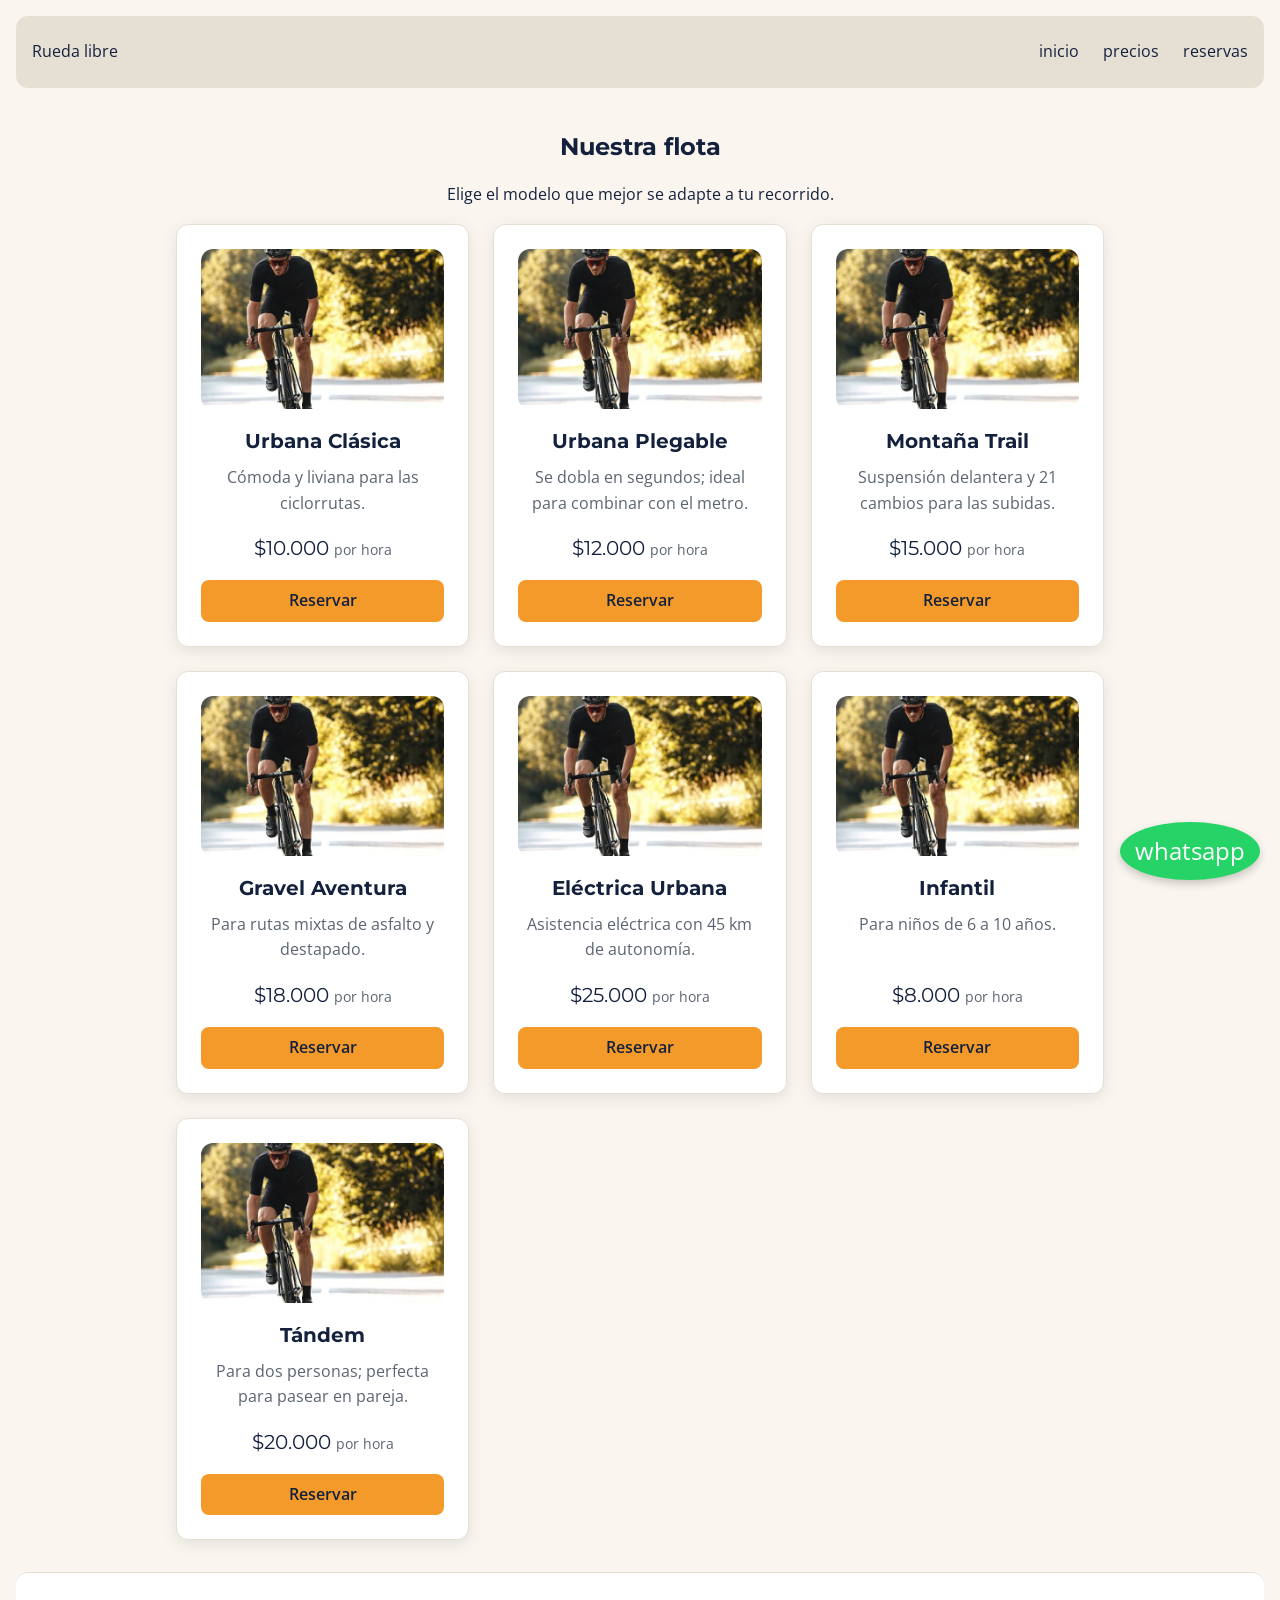
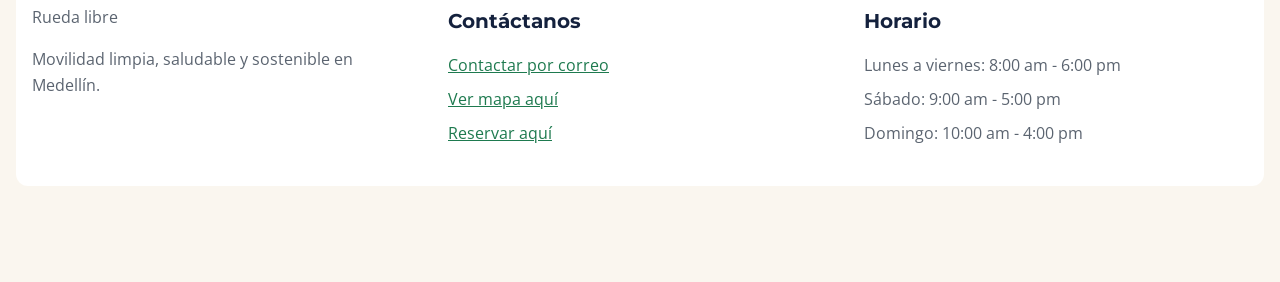
==== flota.html @ d3f332da "featured: layout dos dimensiones" ====
<!DOCTYPE html>
<html lang="es">
<head>
    <meta charset="UTF-8">
    <meta name="viewport" content="width=device-width, initial-scale=1.0">
    <link rel="stylesheet" href="styles.css">
    <link rel="preconnect" href="https://fonts.googleapis.com">
    <link rel="preconnect" href="https://fonts.gstatic.com" crossorigin>

    <link href="https://fonts.googleapis.com/css2?family=Montserrat:wght@700&family=Open+Sans:wght@400;600&display=swap"
        rel="stylesheet">
    <title>Rueda libre | Nuestra Flota</title>
</head>
<body>
    <a href="//wa.me/573103456789" class="whatsapp" target="_blank" rel="noopener noreferrer">whatsapp</a>
    <header class="encabezado">
        <p class = "logo">Rueda libre</p>

        <nav class="navegacion">

            <ul id="menu">

                <li>
                    <a href="index.html" class="activo">
                        inicio
                    </a>
                </li>

                <li>
                    <a href="precios.html" target="_self">
                        precios
                    </a>
                </li>

                <li>
                    <a href="reservas.html" target="_self">
                        reservas
                    </a>
                </li>

            </ul>

        </nav>

    </header>
    <main>
        <section id="flota">
                <h2>Nuestra flota</h2>
                <p>Elige el modelo que mejor se adapte a tu recorrido.</p>

                <div class="flota-grid">

            <article class="tarjeta-modelo">
                <img src="img/bicicleta.jpg" alt="Bicicleta urbana clásica">
                <h3>Urbana Clásica</h3>
                <p class="modelo-descripcion">Cómoda y liviana para las ciclorrutas.</p>
                <p class="modelo-precio">$10.000 <span>por hora</span></p>
                <a class="boton-secundario" href="reservas.html">Reservar</a>
            </article>

            <article class="tarjeta-modelo">
                <img src="img/bicicleta.jpg" alt="Bicicleta urbana plegable">
                <h3>Urbana Plegable</h3>
                <p class="modelo-descripcion">Se dobla en segundos; ideal para combinar con el metro.</p>
                <p class="modelo-precio">$12.000 <span>por hora</span></p>
                <a class="boton-secundario" href="reservas.html">Reservar</a>
            </article>

            <article class="tarjeta-modelo">
                <img src="img/bicicleta.jpg" alt="Bicicleta de montaña Trail">
                <h3>Montaña Trail</h3>
                <p class="modelo-descripcion">Suspensión delantera y 21 cambios para las subidas.</p>
                <p class="modelo-precio">$15.000 <span>por hora</span></p>
                <a class="boton-secundario" href="reservas.html">Reservar</a>
            </article>

            <article class="tarjeta-modelo">
                <img src="img/bicicleta.jpg" alt="Bicicleta gravel aventura">
                <h3>Gravel Aventura</h3>
                <p class="modelo-descripcion">Para rutas mixtas de asfalto y destapado.</p>
                <p class="modelo-precio">$18.000 <span>por hora</span></p>
                <a class="boton-secundario" href="reservas.html">Reservar</a>
            </article>

            <article class="tarjeta-modelo">
                <img src="img/bicicleta.jpg" alt="Bicicleta eléctrica urbana">
                <h3>Eléctrica Urbana</h3>
                <p class="modelo-descripcion">Asistencia eléctrica con 45 km de autonomía.</p>
                <p class="modelo-precio">$25.000 <span>por hora</span></p>
                <a class="boton-secundario" href="reservas.html">Reservar</a>
            </article>

            <article class="tarjeta-modelo">
                <img src="img/bicicleta.jpg" alt="Bicicleta infantil">
                <h3>Infantil</h3>
                <p class="modelo-descripcion">Para niños de 6 a 10 años.</p>
                <p class="modelo-precio">$8.000 <span>por hora</span></p>
                <a class="boton-secundario" href="reservas.html">Reservar</a>
            </article>
            <article class="tarjeta-modelo">
                <img src="img/bicicleta.jpg" alt="Bicicleta tándem para dos personas">
                <h3>Tándem</h3>
                <p class="modelo-descripcion">Para dos personas; perfecta para pasear en pareja.</p>
                <p class="modelo-precio">$20.000 <span>por hora</span></p>
                <a class="boton-secundario" href="reservas.html">Reservar</a>
            </article>

            </div>
        </section>

    </main>
    <footer class="pie texto_secundario">
        <div class="pie-bloque">
            <p class="logo">Rueda libre</p>
            <p>Movilidad limpia, saludable y sostenible en Medellín.</p>
        </div>

        <div class="pie-bloque">
            <h2>Contáctanos</h2>
            <ul class="pie-lista">
                <li><a href="mailto:hola@ruedalibre.example">Contactar por correo</a></li>
                <li><a href="https://www.bing.com/maps?q=Cra+65+%2341-44+Medell%C3%ADn" target="_blank" rel="noopener noreferrer">Ver mapa aquí</a></li>
                <li><a href="reservas.html">Reservar aquí</a></li>
            </ul>
        </div>

        <div class="pie-bloque">
            <h2>Horario</h2>
            <ul class="pie-lista">
                <li>Lunes a viernes: 8:00 am - 6:00 pm</li>
                <li>Sábado: 9:00 am - 5:00 pm</li>
                <li>Domingo: 10:00 am - 4:00 pm</li>
            </ul>
        </div>
    </footer>

    
</body>
</html>
---- styles.css ----
:root {
    --color-primary: #1E7A4F;
    --color-primary-hover: #17613E;

    --color-secondary: #F39A2B;
    --color-secondary-hover: #D98216;

    --color-heading: #14213D;
    --color-background: #FAF6EF;
    --color-text-secondary: #5B6470;

    --color-card: #FFFFFF;
    --color-border: #E6DFD4;

    --border-radius: 12px;
    --shadow-card: 0 4px 15px rgba(20, 33, 61, 0.10);
    --font-heading: "Montserrat", sans-serif;
    --font-body: "Open Sans", Arial, sans-serif;
    --space-sm: 0.5rem;
    --space-md: 1rem;
    --space-lg: 1.5rem;
    --space-xl: 2rem;

}

*,
*::before,
*::after { box-sizing: border-box; }

body {
    margin: 0;
    padding: var(--space-md);

    font-family: var(--font-body);
    font-weight: 400;

    color: var(--color-heading);
    background-color: var(--color-background);
    padding-bottom: 6rem;
    line-height: 1.6;
}

a {
    color: var(--color-primary);
}



a:focus-visible,
  button:focus-visible {
      outline: 3px solid var(--color-heading);
      outline-offset: 3px;
  }



.bici-electrica {
    display:flex;
    justify-content: center;
    align-items: center;
    gap: 100px;
}

.boton-principal {
    display: inline-block;
    padding: var(--space-sm) var(--space-lg);

    background-color: var(--color-primary);
    color: var(--color-background);

    font-family: var(--font-body);
    font-weight: 600;
    text-align: center;
    text-decoration: none;

    border: none;
    border-radius: var(--space-sm);

    cursor: pointer;

    transition: filter 0.2s ease;
}
.boton-principal:hover {
    filter: brightness(0.9);
}
.boton-secundario {
    display: inline-block;
    padding: var(--space-sm) var(--space-lg);

    background-color: var(--color-secondary);
    color: var(--color-heading);

    font-family: var(--font-body);
    font-weight: 600;
    text-align: center;
    text-decoration: none;

    border: none;
    border-radius: var(--space-sm);

    cursor: pointer;

    transition: filter 0.2s ease;
}
.boton-secundario:hover {
      background-color: var(--color-secondary-hover);
      box-shadow: var(--shadow-card);
  }

.campo-check {
    display: flex;
    
    justify-content: flex-start;
    gap: var(--space-md);
    max-width: 420px;
    margin: var(--space-lg) auto;
    padding: var(--space-md);
    background-color: var(--color-card);
    border: 2px solid var(--color-border);
    border-radius: var(--border-radius);
}

.campo-check:hover {
    border-color: var(--color-primary);
}

.campo-check:focus-within {
    border-color: var(--color-heading);
    box-shadow: 0 0 0 4px rgba(20, 33, 61, 0.30);
}

.campo-check input[type="checkbox"] {
    width: 1.5rem;
    height: 1.5rem;
    flex-shrink: 0;
    margin: 0;
    padding: 0;
    accent-color: var(--color-primary);
    cursor: pointer;
}

.campo-check label {
    color: var(--color-heading);
    cursor: pointer;
}

.encabezado{
    display:flex;
    flex-wrap: wrap;
    justify-content: space-between;
    border-radius: var(--border-radius);
    min-height: 4.5rem;
    align-items: center;
    background-color: var(--color-border);
    padding-right: var(--space-md); 
    padding-left: var(--space-md);
    
    
}

.flota-grid {
    display: grid;
    grid-template-columns: repeat(auto-fit, minmax(15rem, 1fr));
    gap: var(--space-lg);               
}

.formulario {
    max-width: 36rem;
    margin: var(--space-xl) auto;
    padding: var(--space-xl);
    background-color: var(--color-card);
    border: 1px solid var(--color-border);
    border-radius: var(--border-radius);
}

.campo-form {
    margin-bottom: var(--space-lg);          
}
.campo-form label {
    display: block;                          
    margin-bottom: var(--space-sm);
    font-weight: 600;
}

.boton-cta {
      display: inline-block;
      padding: var(--space-md) var(--space-xl);
      background-color: var(--color-primary);
      color: var(--color-card);
      border: none;
      border-radius: var(--space-sm);
      font-family: var(--font-body);
      font-size: 1rem;
      font-weight: 600;
      text-decoration: none;
      cursor: pointer;
  }
  .boton-cta:hover { background-color: var(--color-primary-hover); }

h2,
h3
{
    font-family: var(--font-heading);
    font-weight: 700;
    color: var(--color-heading);
    width: 100%;
    margin: 40px auto 20px auto;
    text-align: center;
    margin-bottom: var(--space-md);
}

img {
    max-width: 100%;
    height: auto;
}

.imagen {
    display: block;
    width: 50%;
    margin: var(--space-md) auto;
    border-radius: var(--border-radius);
}


input,
select,
textarea {
    width: 100%;
    padding: var(--space-sm) var(--space-md);
    font-family: var(--font-body);
    color: var(--color-heading);
    background-color: var(--color-card);
    border: 2px solid var(--color-text-secondary);
    border-radius: var(--space-sm);
}

input:hover,
select:hover,
textarea:hover {
    border-color: var(--color-primary);
}

input:focus,
select:focus,
textarea:focus {
    outline: none; /* quitamos el del navegador... */
    border-color: var(--color-heading); /* ...y lo reemplazamos por borde + halo */
    box-shadow: 0 0 0 4px rgba(20, 33, 61, 0.30);
}

main {
    max-width: 60rem;
    margin: 0 auto;
    padding: 0 var(--space-md);
}




.navegacion ul {
    display: flex;
    flex-wrap: wrap;
    align-items: center;
    gap:var(--space-md) var(--space-lg);
    margin: 0;
    padding: 0;
    list-style: none;
    
}

.navegacion a{
    text-decoration: none;
    color:var(--color-heading);
}
.navegacion a:hover{
    color: var(--color-primary-hover);

}


#portada {
    display: grid;
    grid-template-columns: 1fr 1fr;      /* dos columnas iguales */
    align-items: center;                 /* texto centrado verticalmente */
    gap: var(--space-xl);
    min-height: 60vh;
    margin: var(--space-xl) auto;
    padding: var(--space-xl);
    background-color: var(--color-card);
    border-radius: var(--border-radius);
}

.portada-texto h2 {
    margin-top: 0;
    text-align: left;
}

.portada-texto p {
    text-align: left;
}

.portada-botones {
    display: flex;
    flex-wrap: wrap;
    gap: var(--space-md);
}

.portada-foto {
    display: block;
    width: 100%;
    height: 100%;
    max-height: 24rem;
    object-fit: cover;
    border-radius: var(--border-radius);
}


.pie {
    display: flex;
    flex-wrap: wrap;
    justify-content: space-between;     /* separación uniforme entre bloques */
    align-items: flex-start;            /* alineados por arriba */
    gap: var(--space-xl);
    margin-top: var(--space-xl);
    padding: var(--space-xl) var(--space-md);
    background-color: var(--color-card);
    border-top: 1px solid var(--color-border);
    border-radius: var(--border-radius);
}

.pie-bloque {
    flex: 1 1 14rem;                    /* crece, se encoge y base de 14rem */
}

.pie h2 {
    margin: 0 0 var(--space-md);
    font-size: 1.25rem;
    text-align: left;
}

.pie p {
    margin-top: 0;
    text-align: left;
}

.pie-lista {
    margin: 0;
    padding: 0;
    list-style: none;
}

.pie-lista li {
    margin-bottom: var(--space-sm);
}


p {
    margin-bottom: var(--space-md);
    text-align: center;
}

.reservas-layout {
    display: grid;
    grid-template-columns: 2fr 1fr;       /* proporción 2:1 */
    align-items: start;                   /* cada bloque con su propia altura */
    gap: var(--space-xl);
}

.reservas-layout .formulario {
    max-width: none;                      /* que llene sus 2fr */
    margin: 0;
}

.info-contacto {
    padding: var(--space-lg);
    background-color: var(--color-card);
    border: 1px solid var(--color-border);
    border-radius: var(--border-radius);
    box-shadow: var(--shadow-card);
}

.info-contacto h3 {
    margin: 0 0 var(--space-md);
    text-align: left;
}

.info-contacto h3:not(:first-child) {
    margin-top: var(--space-lg);
}

.info-contacto .pie-lista {
    margin-bottom: var(--space-md);
}

.tarjeta-modelo {
    display: flex;
    flex-direction: column;             /* contenido apilado */
    padding: var(--space-lg);
    background-color: var(--color-card);
    border: 1px solid var(--color-border);
    border-radius: var(--border-radius);
    box-shadow: var(--shadow-card);
}

.tarjeta-modelo img {
    display: block;
    width: 100%;
    height: 10rem;
    margin-bottom: var(--space-md);
    object-fit: cover;
    border-radius: var(--border-radius);
}

.tarjeta-modelo h3 {
    margin: 0 0 var(--space-sm);
    font-size: 1.25rem;
}

.modelo-descripcion {
    flex-grow: 1;                       /* absorbe el espacio libre */
    margin: 0 0 var(--space-md);
    color: var(--color-text-secondary);
}

.modelo-precio {
    margin: 0 0 var(--space-md);
    font-family: var(--font-heading);
    font-size: 1.25rem;
    color: var(--color-heading);
}

.modelo-precio span {
    font-family: var(--font-body);
    font-size: 0.875rem;
    font-weight: 400;
    color: var(--color-text-secondary);
}

.tarjeta-modelo .boton-secundario {
    margin-top: auto;                   /* respaldo: empuja el botón al final */
}

.texto_secundario{
    color: var(--color-text-secondary);
    font-weight: 400;
}

.tarjeta-horario{
    display: flex;
    align-items: center;
    flex-direction: column;
    width: 100%;
    max-width: 700px;
    margin: var(--space-xl) auto;
    padding: 28px;

    background-color: var(--color-card);
    border: 1px solid var(--color-border);
    border-radius: var(--border-radius);
    box-shadow: var(--shadow-card);
}


.tarjeta {
    width: 100%;
    max-width: 700px;
    margin: var(--space-xl) auto;
    padding: 28px;

    background-color: var(--color-card);
    border: 1px solid var(--color-border);
    border-radius: var(--border-radius);
    box-shadow: var(--shadow-card);
}

.tarjeta caption,
.tarjeta h2 {
    margin-top: 0;
    margin-bottom: 12px;
    font-size: 1.5rem;
}

.tarjeta p {
    color: var(--color-text-secondary);
}

.tarjeta-servicio {
    padding: var(--space-lg);
    margin-bottom: var(--space-lg);          /* separación entre tarjetas */
    background-color: var(--color-card);
    border: 1px solid var(--color-border);   /* px solo en el borde */
    border-radius: var(--border-radius);
    box-shadow: var(--shadow-card);
}

.tarjeta-servicio img {
    display: block;
    object-position: center;
    height: 35rem;
    object-fit: cover;
    width: 100%;                             /* todo el ancho de la tarjeta */
    margin-bottom: var(--space-md);
    border-radius: var(--border-radius);
}

.tarjeta-servicio h3 {
    max-width: none;
    margin: 0 0 var(--space-sm);
    padding: 0;
}


table {
    width: 100%;
    margin: var(--space-lg) 0;
    border-collapse: collapse;
}

th,
td {
    padding: var(--space-sm) var(--space-md);
    border: 1px solid var(--color-border);
    text-align: left;
}

th {
    background-color: var(--color-primary);
    color: var(--color-card);                /* blanco */
}

tbody tr:nth-child(even) {
    background-color: var(--color-background);
}

.whatsapp {
    position: fixed;
    bottom: 20px;
    right: 20px;
    background-color: #25D366;
    color: white;
    padding: 10px 15px;
    border-radius: 50%;
    text-decoration: none;
    font-size: 24px;
    box-shadow: 0 4px 8px rgba(0, 0, 0, 0.2);
}
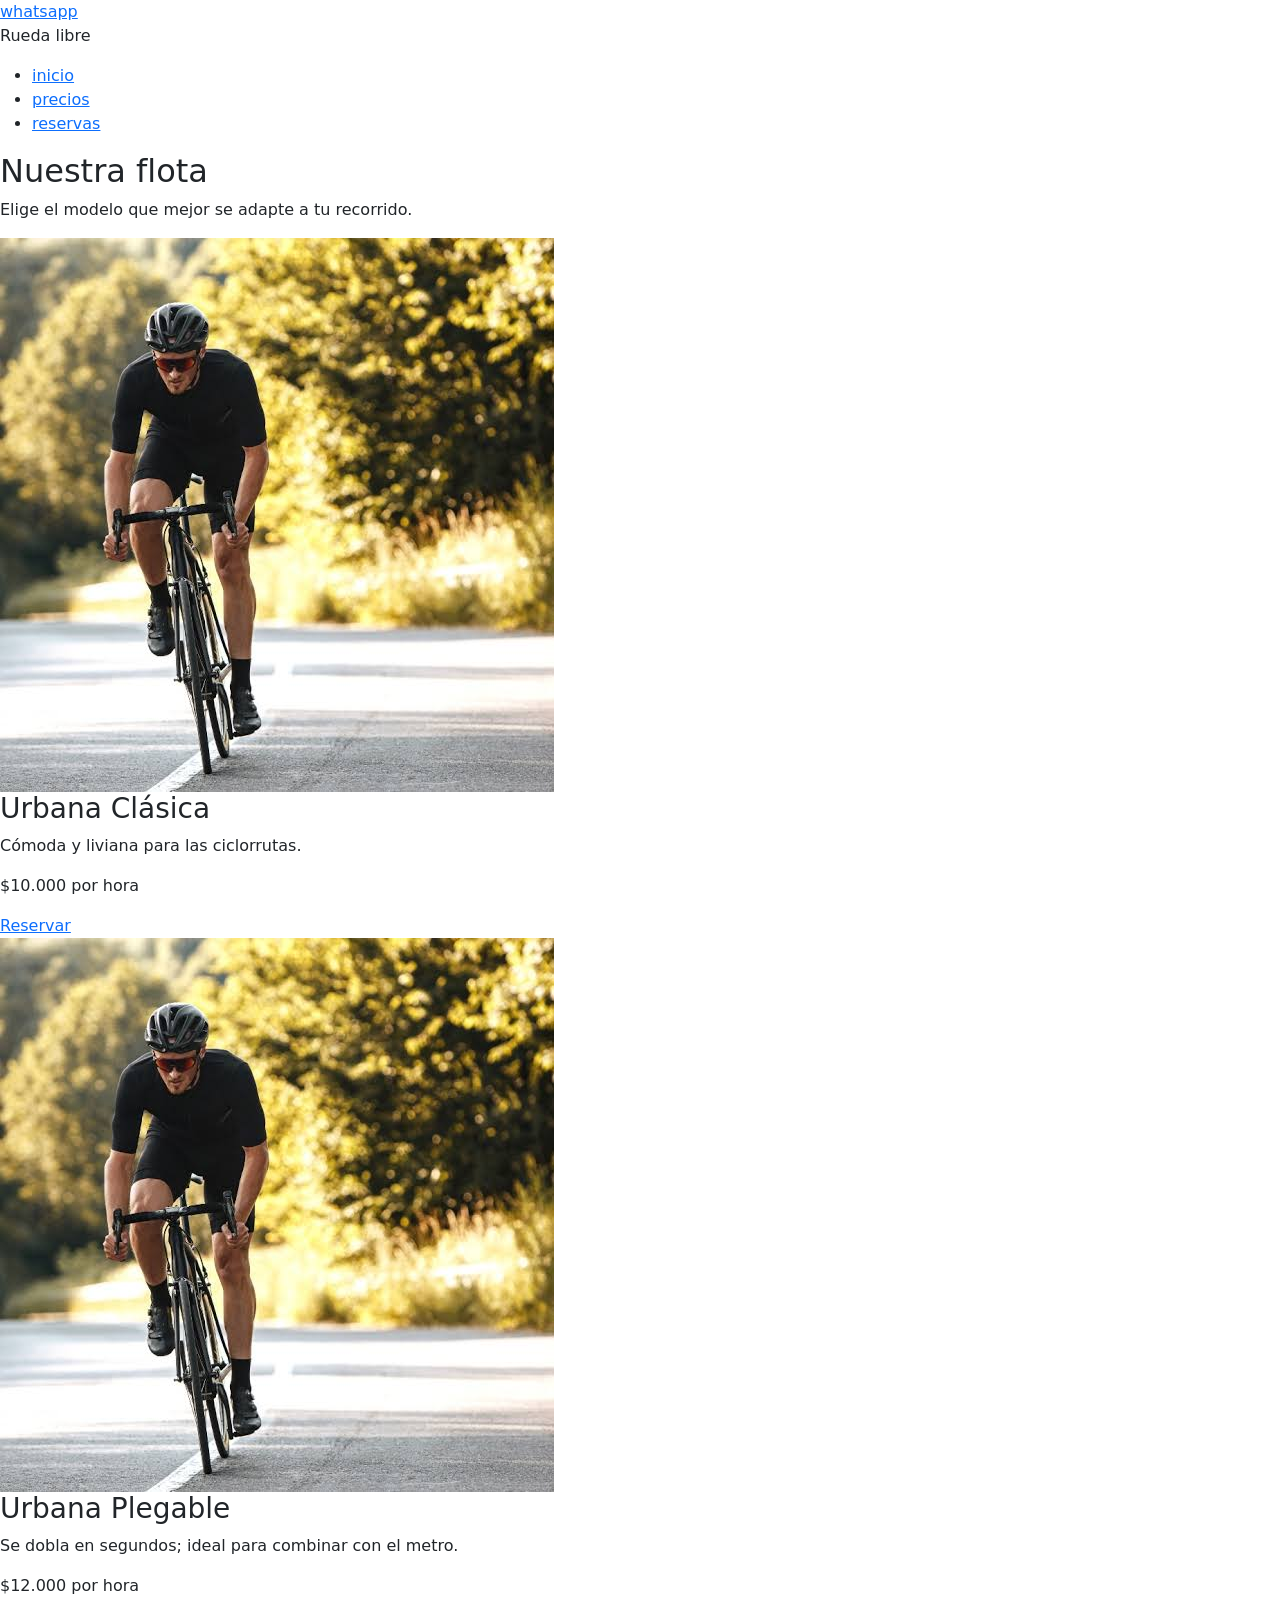
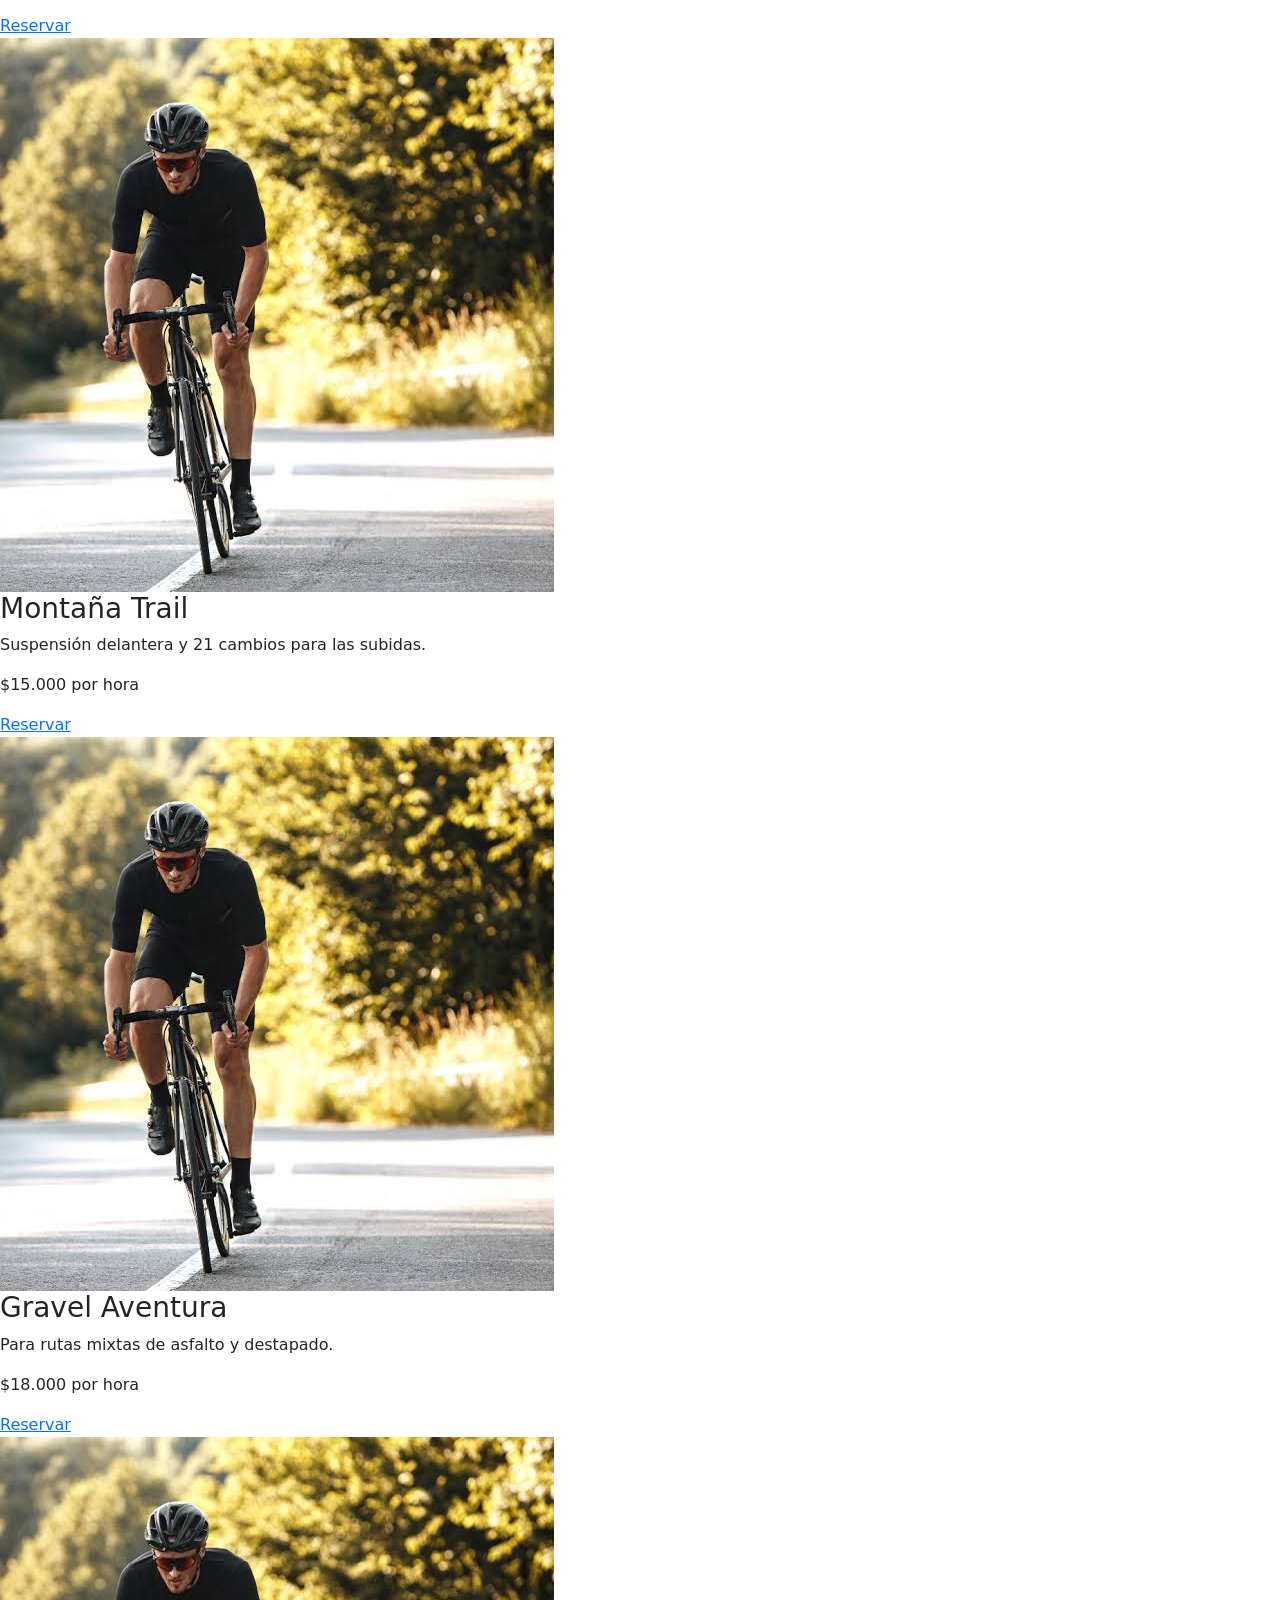
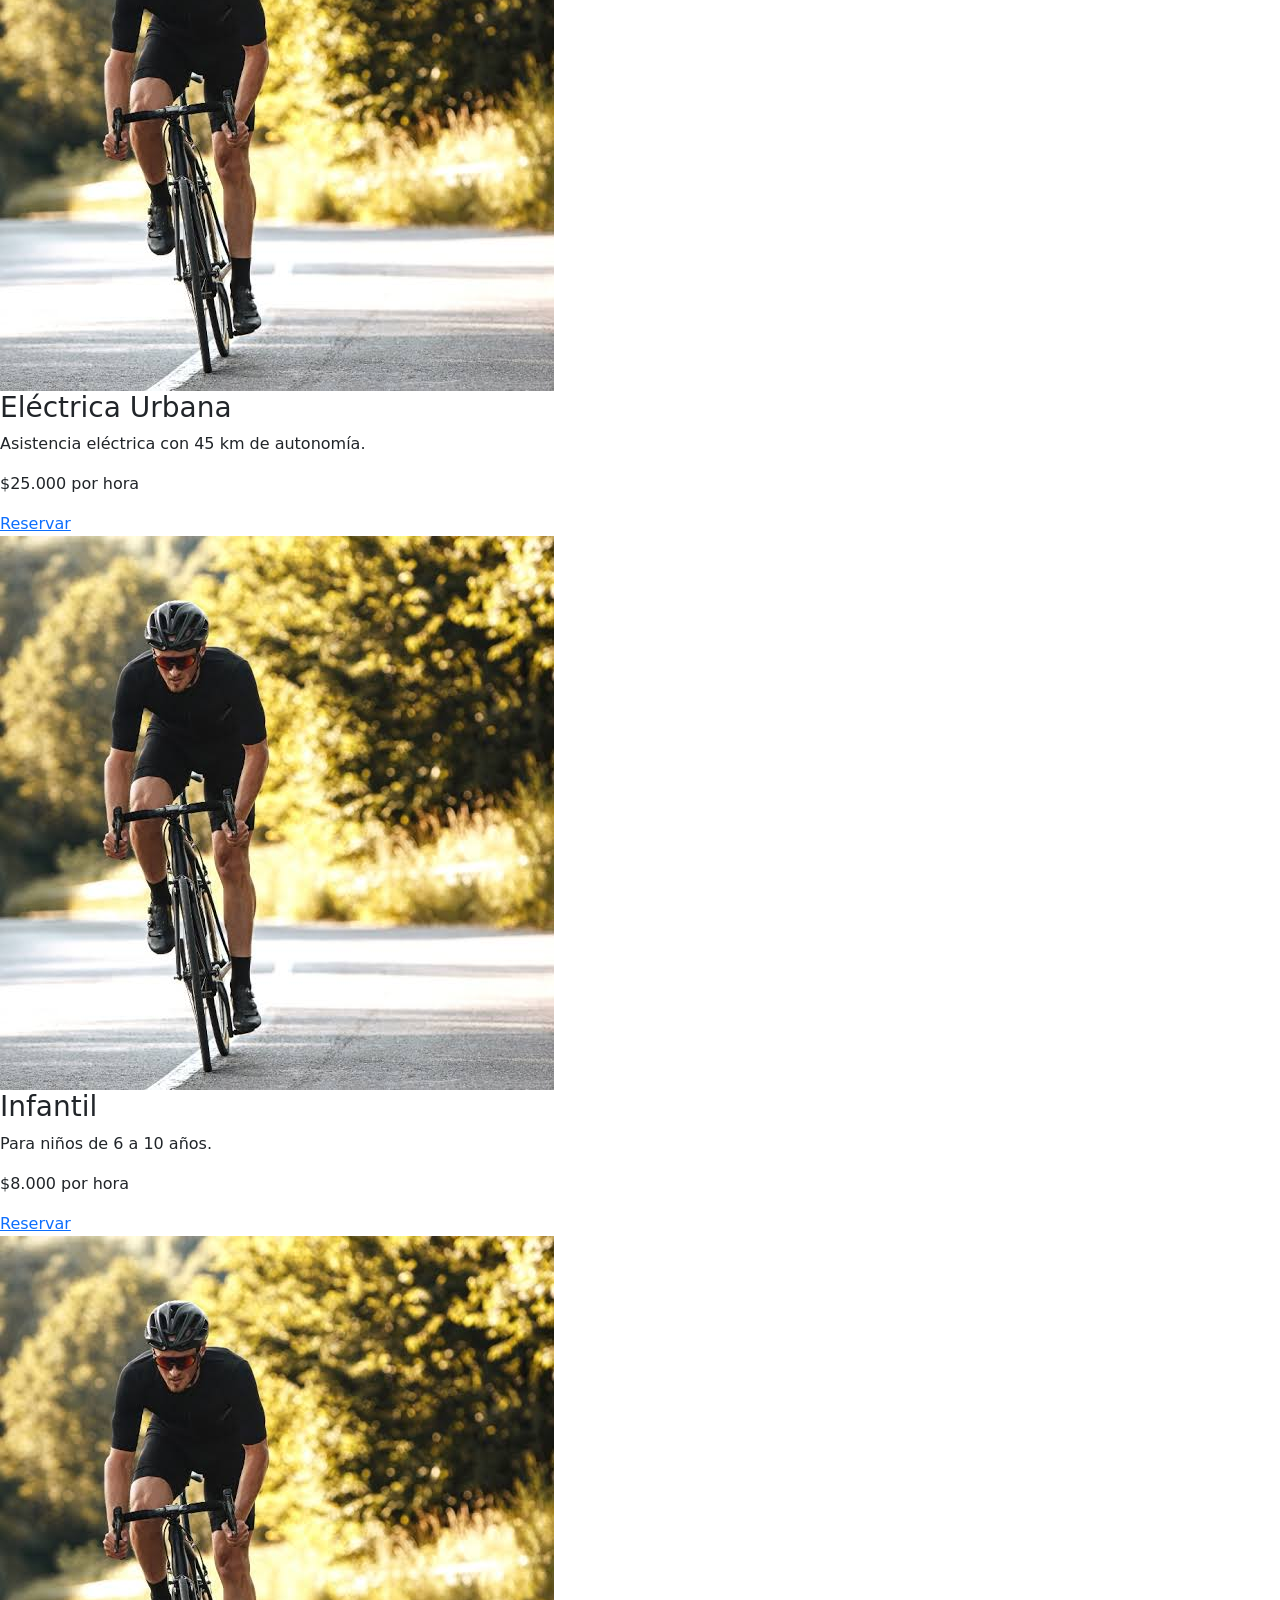
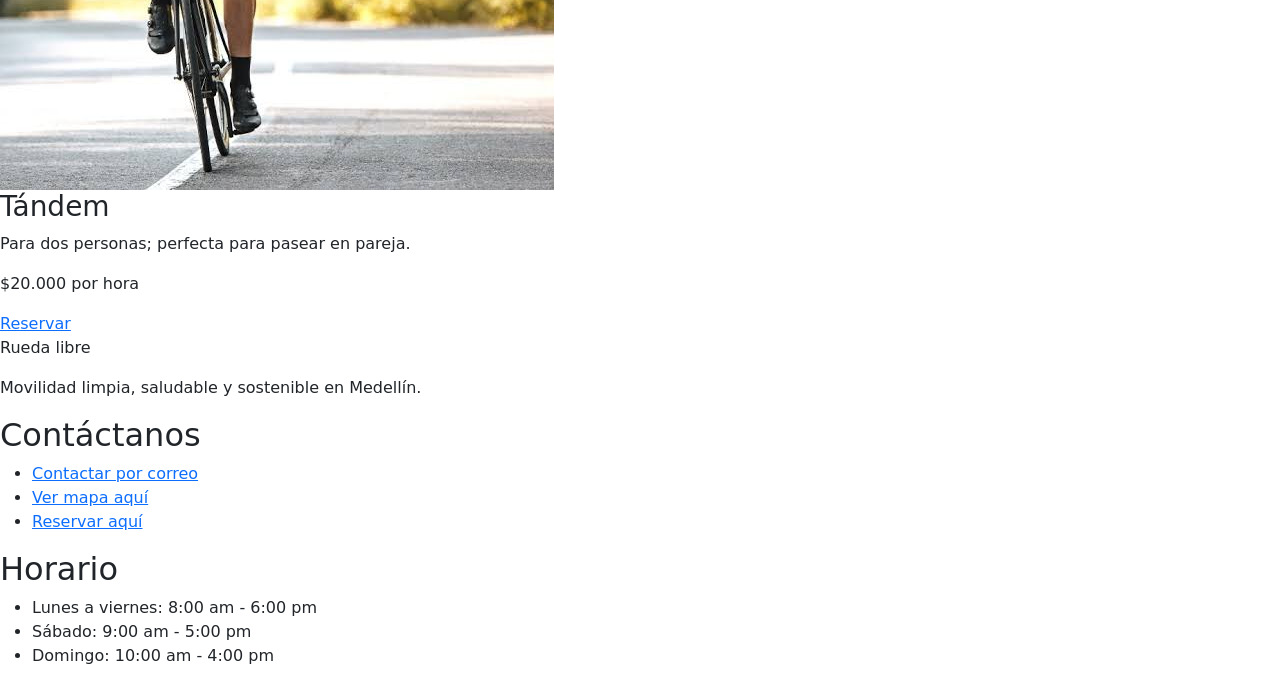
==== commit df9b2a02: "featured: flota-copy" ====
--- a/flota.html
+++ b/flota.html
@@ -3,7 +3,7 @@
 <head>
     <meta charset="UTF-8">
     <meta name="viewport" content="width=device-width, initial-scale=1.0">
-    <link rel="stylesheet" href="styles.css">
+    <link href="https://cdn.jsdelivr.net/npm/bootstrap@5.3.8/dist/css/bootstrap.min.css" rel="stylesheet" integrity="sha384-sRIl4kxILFvY47J16cr9ZwB07vP4J8+LH7qKQnuqkuIAvNWLzeN8tE5YBujZqJLB" crossorigin="anonymous">
     <link rel="preconnect" href="https://fonts.googleapis.com">
     <link rel="preconnect" href="https://fonts.gstatic.com" crossorigin>
 
@@ -136,4 +136,4 @@
 
     
 </body>
-</html>+</html>
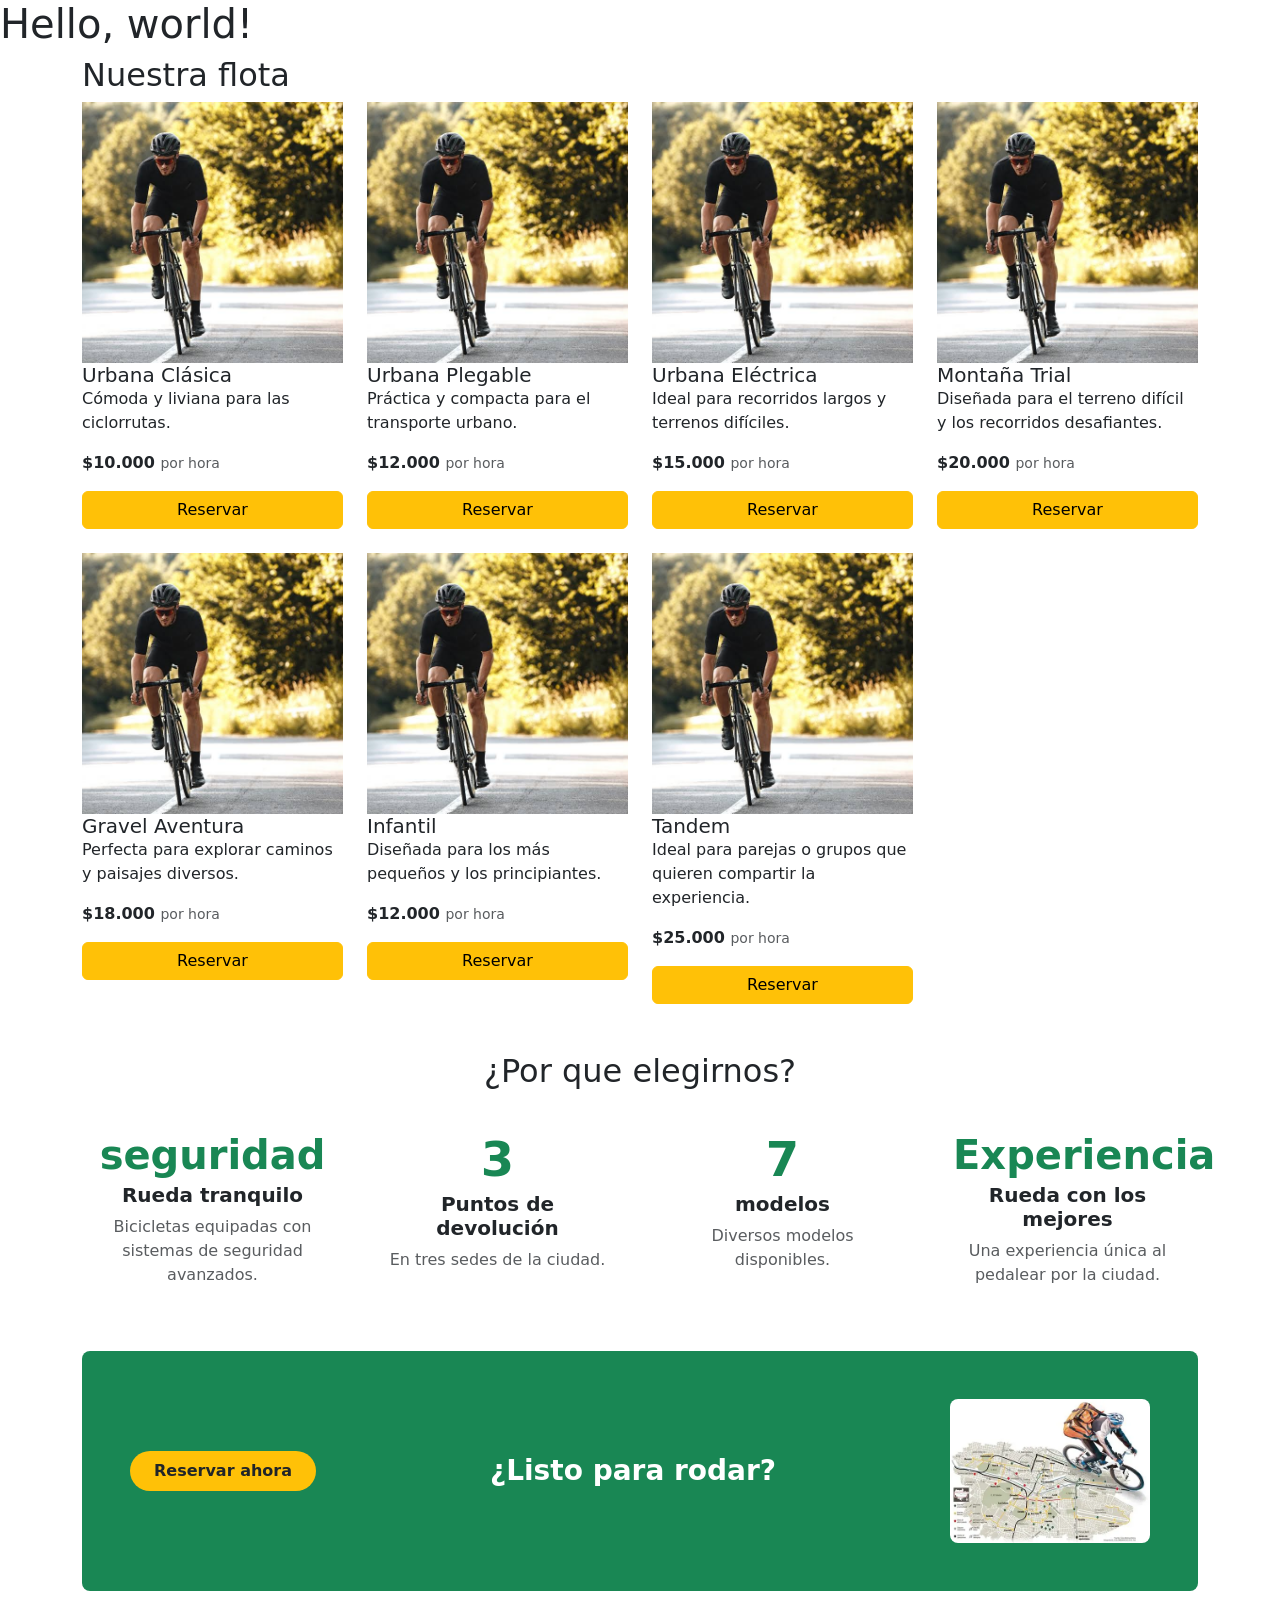
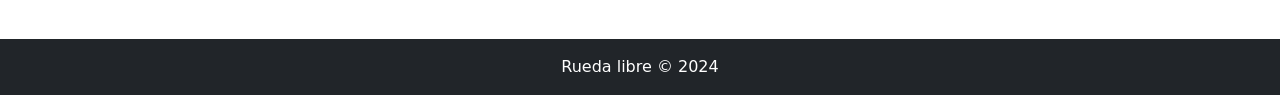
==== commit ad315060: "featured:flota corregida" ====
--- a/flota.html
+++ b/flota.html
@@ -1,139 +1,156 @@
-<!DOCTYPE html>
-<html lang="es">
-<head>
-    <meta charset="UTF-8">
-    <meta name="viewport" content="width=device-width, initial-scale=1.0">
+<!doctype html>
+<html lang="en">
+  <head>
+    <meta charset="utf-8">
+    <meta name="viewport" content="width=device-width, initial-scale=1">
+    <title>Bootstrap demo</title>
     <link href="https://cdn.jsdelivr.net/npm/bootstrap@5.3.8/dist/css/bootstrap.min.css" rel="stylesheet" integrity="sha384-sRIl4kxILFvY47J16cr9ZwB07vP4J8+LH7qKQnuqkuIAvNWLzeN8tE5YBujZqJLB" crossorigin="anonymous">
-    <link rel="preconnect" href="https://fonts.googleapis.com">
-    <link rel="preconnect" href="https://fonts.gstatic.com" crossorigin>
+  </head>
+  <body>
+    <h1>Hello, world!</h1>
+    <main>
+        <div class="container">
+            <h2>Nuestra flota</h2>
 
-    <link href="https://fonts.googleapis.com/css2?family=Montserrat:wght@700&family=Open+Sans:wght@400;600&display=swap"
-        rel="stylesheet">
-    <title>Rueda libre | Nuestra Flota</title>
-</head>
-<body>
-    <a href="//wa.me/573103456789" class="whatsapp" target="_blank" rel="noopener noreferrer">whatsapp</a>
-    <header class="encabezado">
-        <p class = "logo">Rueda libre</p>
+                <div class="row g-4">
 
-        <nav class="navegacion">
+                    <div class=" col-12 col-sm-6 col-lg-4 col-xl-3">
+                        <article class="card-h-100">
+                            <img src="img/bicicleta.jpg" alt="Bicicleta urbana clásica" class="card-img-bottom">
+                            <div class="card-body d-flex flex-column">
+                                <h3 class="card-title h5">Urbana Clásica</h3>
+                                <p class="card-text">Cómoda y liviana para las ciclorrutas.</p>
+                                <p class="fw-bold">$10.000 <span class="fw-normal text-body-secondary small">por hora</span></p>
+                                <a href="../reservas.html" class="btn btn-warning mt-auto">Reservar</a>
+                            </div>
+                        </article>
+                    </div>
 
-            <ul id="menu">
+                    <div class=" col-12 col-sm-6 col-lg-4 col-xl-3">
+                        <article class="card-h-100">
+                            <img src="img/bicicleta.jpg" alt="Bicicleta urbana clásica" class="card-img-bottom">
+                            <div class="card-body d-flex flex-column">
+                                <h3 class="card-title h5">Urbana Plegable</h3>
+                                <p class="card-text">Práctica y compacta para el transporte urbano.</p>
+                                <p class="fw-bold">$12.000 <span class="fw-normal text-body-secondary small">por hora</span></p>
+                                <a href="../reservas.html" class="btn btn-warning mt-auto">Reservar</a>
+                            </div>
+                        </article>
+                    </div>
 
-                <li>
-                    <a href="index.html" class="activo">
-                        inicio
-                    </a>
-                </li>
+                    <div class=" col-12 col-sm-6 col-lg-4 col-xl-3">
+                        <article class="card-h-100">
+                            <img src="img/bicicleta.jpg" alt="Bicicleta urbana clásica" class="card-img-bottom">
+                            <div class="card-body d-flex flex-column">
+                                <h3 class="card-title h5">Urbana Eléctrica</h3>
+                                <p class="card-text">Ideal para recorridos largos y terrenos difíciles.</p>
+                                <p class="fw-bold">$15.000 <span class="fw-normal text-body-secondary small">por hora</span></p>
+                                <a href="../reservas.html" class="btn btn-warning mt-auto">Reservar</a>
+                            </div>
+                        </article>
+                    </div>
 
-                <li>
-                    <a href="precios.html" target="_self">
-                        precios
-                    </a>
-                </li>
+                    <div class=" col-12 col-sm-6 col-lg-4 col-xl-3">
+                        <article class="card-h-100">
+                            <img src="img/bicicleta.jpg" alt="Bicicleta urbana clásica" class="card-img-bottom">
+                            <div class="card-body d-flex flex-column">
+                                <h3 class="card-title h5">Montaña Trial</h3>
+                                <p class="card-text">Diseñada para el terreno difícil y los recorridos desafiantes.</p>
+                                <p class="fw-bold">$20.000 <span class="fw-normal text-body-secondary small">por hora</span></p>
+                                <a href="../reservas.html" class="btn btn-warning mt-auto">Reservar</a>
+                            </div>
+                        </article>
+                    </div>
 
-                <li>
-                    <a href="reservas.html" target="_self">
-                        reservas
-                    </a>
-                </li>
+                    <div class=" col-12 col-sm-6 col-lg-4 col-xl-3">
+                        <article class="card-h-100">
+                            <img src="img/bicicleta.jpg" alt="Bicicleta urbana clásica" class="card-img-bottom">
+                            <div class="card-body d-flex flex-column">
+                                <h3 class="card-title h5">Gravel Aventura</h3>
+                                <p class="card-text">Perfecta para explorar caminos y paisajes diversos.</p>
+                                <p class="fw-bold">$18.000 <span class="fw-normal text-body-secondary small">por hora</span></p>
+                                <a href="../reservas.html" class="btn btn-warning mt-auto">Reservar</a>
+                            </div>
+                        </article>
+                    </div>
 
-            </ul>
+                    <div class=" col-12 col-sm-6 col-lg-4 col-xl-3">
+                        <article class="card-h-100">
+                            <img src="img/bicicleta.jpg" alt="Bicicleta urbana clásica" class="card-img-bottom">
+                            <div class="card-body d-flex flex-column">
+                                <h3 class="card-title h5">Infantil</h3>
+                                <p class="card-text">Diseñada para los más pequeños y los principiantes.</p>
+                                <p class="fw-bold">$12.000 <span class="fw-normal text-body-secondary small">por hora</span></p>
+                                <a href="../reservas.html" class="btn btn-warning mt-auto">Reservar</a>
+                            </div>
+                        </article>
+                    </div>
 
-        </nav>
+                    <div class=" col-12 col-sm-6 col-lg-4 col-xl-3">
+                        <article class="card-h-100">
+                            <img src="img/bicicleta.jpg" alt="Bicicleta urbana clásica" class="card-img-bottom">
+                            <div class="card-body d-flex flex-column">
+                                <h3 class="card-title h5">Tandem</h3>
+                                <p class="card-text">Ideal para parejas o grupos que quieren compartir la experiencia.</p>
+                                <p class="fw-bold">$25.000 <span class="fw-normal text-body-secondary small">por hora</span></p>
+                                <a href="../reservas.html" class="btn btn-warning mt-auto">Reservar</a>
+                            </div>
+                        </article>
+                    </div>
+                
+                </div>
+            <section class="mt-5">
+                <h2 class="text-center mb-4">¿Por que elegirnos?</h2>
+                <div class="row g-4">
 
-    </header>
-    <main>
-        <section id="flota">
-                <h2>Nuestra flota</h2>
-                <p>Elige el modelo que mejor se adapte a tu recorrido.</p>
+                    <div class="col-12 col-sm-6 col-lg-3">
+                        <div class="text-center p-3">
+                            <p class="display-6 fw-bold text-success mb-1">seguridad</p>
+                            <h3 class="h5 fw-semibold">Rueda tranquilo</h3>
+                            <p class="text-body-secondary mb-0">Bicicletas equipadas con sistemas de seguridad avanzados.</p>
+                        </div>
+                    </div>
 
-                <div class="flota-grid">
+                    <div class="col-12 col-sm-6 col-lg-3">
+                        <div class="text-center p-3">
+                            <p class="display-5 fw-bold text-success mb-1">3</p>
+                            <h3 class="h5 fw-semibold">Puntos de devolución</h3>
+                            <p class="text-body-secondary mb-0">En tres sedes de la ciudad.</p>  
+                        </div>
+                    </div>
 
-            <article class="tarjeta-modelo">
-                <img src="img/bicicleta.jpg" alt="Bicicleta urbana clásica">
-                <h3>Urbana Clásica</h3>
-                <p class="modelo-descripcion">Cómoda y liviana para las ciclorrutas.</p>
-                <p class="modelo-precio">$10.000 <span>por hora</span></p>
-                <a class="boton-secundario" href="reservas.html">Reservar</a>
-            </article>
+                    <div class="col-12 col-sm-6 col-lg-3">
+                        <div class="text-center p-3">
+                            <p class="display-5 fw-bold text-success mb-1">7</p>
+                            <h3 class="h5 fw-semibold">modelos</h3>
+                            <p class="text-body-secondary mb-0">Diversos modelos disponibles.</p>
+                        </div>
+                    </div>
+                    
+                    <div class="col-12 col-sm-6 col-lg-3">
+                        <div class="text-center p-3">
+                            <p class="display-6 fw-bold text-success mb-1">Experiencia</p>
+                            <h3 class="h5 fw-semibold">Rueda con los mejores</h3>
+                            <p class="text-body-secondary mb-0">Una experiencia única al pedalear por la ciudad.</p>
+                        </div>
+                    </div>
+                </div>
+            </section>
 
-            <article class="tarjeta-modelo">
-                <img src="img/bicicleta.jpg" alt="Bicicleta urbana plegable">
-                <h3>Urbana Plegable</h3>
-                <p class="modelo-descripcion">Se dobla en segundos; ideal para combinar con el metro.</p>
-                <p class="modelo-precio">$12.000 <span>por hora</span></p>
-                <a class="boton-secundario" href="reservas.html">Reservar</a>
-            </article>
-
-            <article class="tarjeta-modelo">
-                <img src="img/bicicleta.jpg" alt="Bicicleta de montaña Trail">
-                <h3>Montaña Trail</h3>
-                <p class="modelo-descripcion">Suspensión delantera y 21 cambios para las subidas.</p>
-                <p class="modelo-precio">$15.000 <span>por hora</span></p>
-                <a class="boton-secundario" href="reservas.html">Reservar</a>
-            </article>
-
-            <article class="tarjeta-modelo">
-                <img src="img/bicicleta.jpg" alt="Bicicleta gravel aventura">
-                <h3>Gravel Aventura</h3>
-                <p class="modelo-descripcion">Para rutas mixtas de asfalto y destapado.</p>
-                <p class="modelo-precio">$18.000 <span>por hora</span></p>
-                <a class="boton-secundario" href="reservas.html">Reservar</a>
-            </article>
-
-            <article class="tarjeta-modelo">
-                <img src="img/bicicleta.jpg" alt="Bicicleta eléctrica urbana">
-                <h3>Eléctrica Urbana</h3>
-                <p class="modelo-descripcion">Asistencia eléctrica con 45 km de autonomía.</p>
-                <p class="modelo-precio">$25.000 <span>por hora</span></p>
-                <a class="boton-secundario" href="reservas.html">Reservar</a>
-            </article>
-
-            <article class="tarjeta-modelo">
-                <img src="img/bicicleta.jpg" alt="Bicicleta infantil">
-                <h3>Infantil</h3>
-                <p class="modelo-descripcion">Para niños de 6 a 10 años.</p>
-                <p class="modelo-precio">$8.000 <span>por hora</span></p>
-                <a class="boton-secundario" href="reservas.html">Reservar</a>
-            </article>
-            <article class="tarjeta-modelo">
-                <img src="img/bicicleta.jpg" alt="Bicicleta tándem para dos personas">
-                <h3>Tándem</h3>
-                <p class="modelo-descripcion">Para dos personas; perfecta para pasear en pareja.</p>
-                <p class="modelo-precio">$20.000 <span>por hora</span></p>
-                <a class="boton-secundario" href="reservas.html">Reservar</a>
-            </article>
-
-            </div>
-        </section>
-
+            <section class="text-bg-success rounded-3 p-3 p-md-5 mt-5">
+                <div class="d-flex flex-column flex-md-row align-items-center justify-content-md-between gap-3">
+                    <a href="../reservas.html" class="bg-warning text-dark fw-bold text-decoration-none px-4 py-2 rounded-pill">Reservar ahora</a>
+                    <p class="fs-3 fw-bold mb-0">¿Listo para rodar?</p>
+                    <img src="../img/ruta.jpg" alt="" class="d-none d-md-block img-fluid rounded-3" width="200" height="100">
+                </div>
+            </section>
+            
+        </div>
     </main>
-    <footer class="pie texto_secundario">
-        <div class="pie-bloque">
-            <p class="logo">Rueda libre</p>
-            <p>Movilidad limpia, saludable y sostenible en Medellín.</p>
-        </div>
-
-        <div class="pie-bloque">
-            <h2>Contáctanos</h2>
-            <ul class="pie-lista">
-                <li><a href="mailto:hola@ruedalibre.example">Contactar por correo</a></li>
-                <li><a href="https://www.bing.com/maps?q=Cra+65+%2341-44+Medell%C3%ADn" target="_blank" rel="noopener noreferrer">Ver mapa aquí</a></li>
-                <li><a href="reservas.html">Reservar aquí</a></li>
-            </ul>
-        </div>
-
-        <div class="pie-bloque">
-            <h2>Horario</h2>
-            <ul class="pie-lista">
-                <li>Lunes a viernes: 8:00 am - 6:00 pm</li>
-                <li>Sábado: 9:00 am - 5:00 pm</li>
-                <li>Domingo: 10:00 am - 4:00 pm</li>
-            </ul>
-        </div>
+    <footer class="text-bg-dark text-center p-3 mt-5">
+        <p class="mb-0">Rueda libre &copy; 2024</p>
     </footer>
-
-    
-</body>
-</html>
+        
+    <script src="https://cdn.jsdelivr.net/npm/bootstrap@5.3.8/dist/js/bootstrap.bundle.min.js" integrity="sha384-FKyoEForCGlyvwx9Hj09JcYn3nv7wiPVlz7YYwJrWVcXK/BmnVDxM+D2scQbITxI" crossorigin="anonymous"></script>
+  </body>
+</html>
